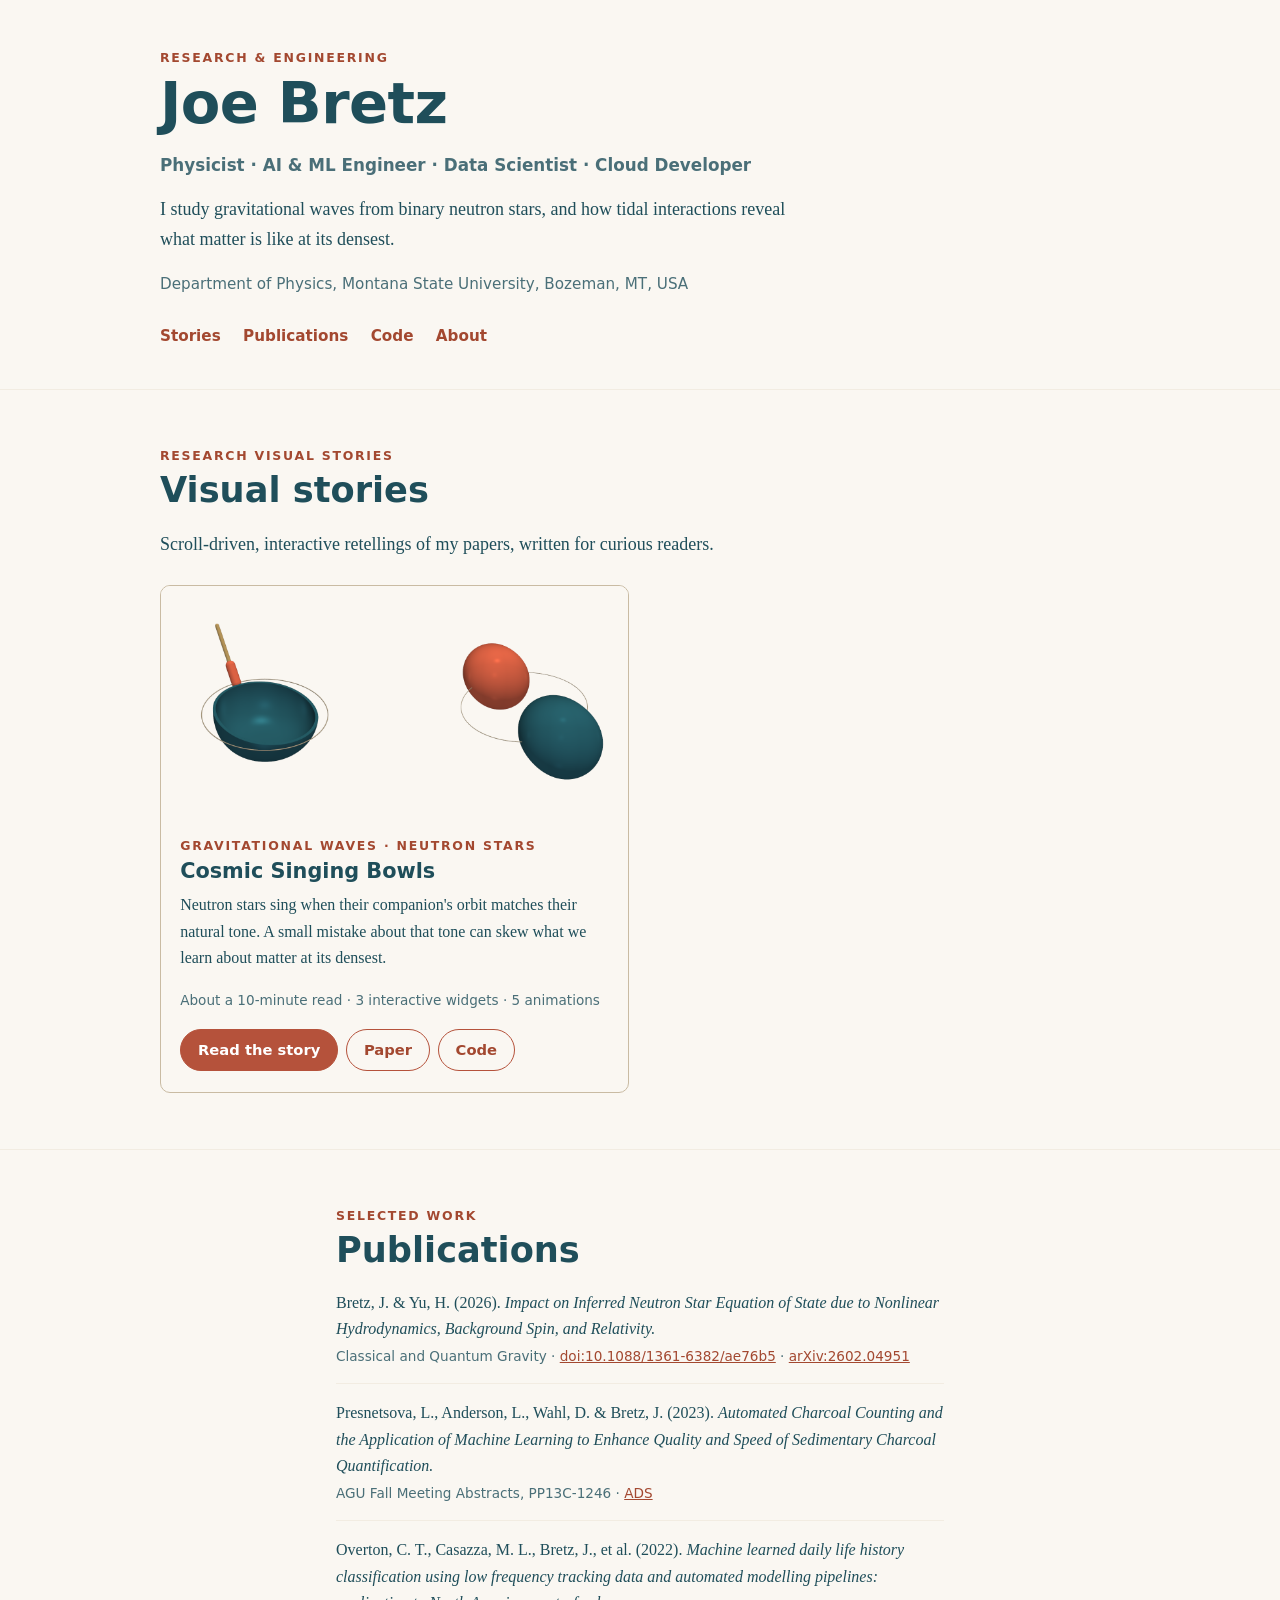
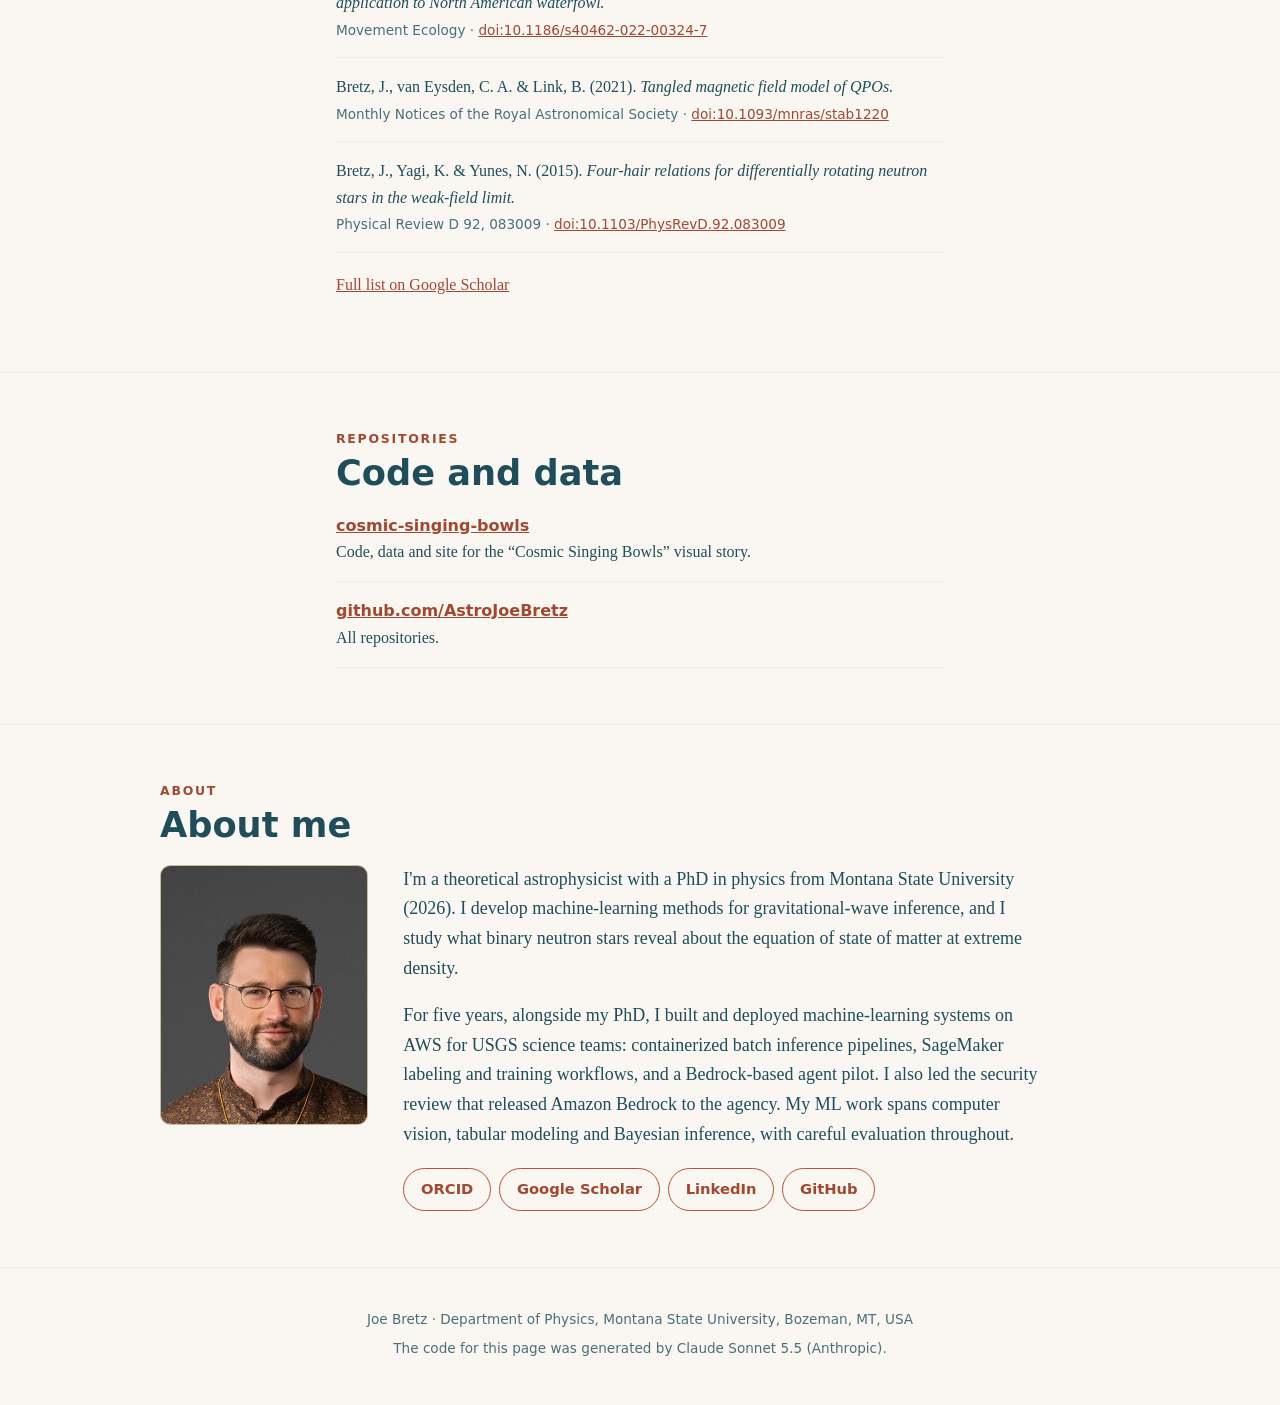
==== index.html @ c0f70854 "Add landing page" ====
<!doctype html>
<html lang="en">
<head>
  <meta charset="utf-8">
  <meta name="viewport" content="width=device-width, initial-scale=1">
  <title>Joe Bretz | Physicist | AI &amp; ML Engineer | Data Scientist | Cloud Developer</title>
  <meta name="description" content="Joe Bretz: physicist and AI/ML engineer. Research on gravitational waves and neutron stars, interactive visual stories, publications and code.">
  <link rel="canonical" href="https://astrojoebretz.github.io/">

  <meta property="og:type" content="website">
  <meta property="og:title" content="Joe Bretz | Physicist | AI &amp; ML Engineer | Data Scientist | Cloud Developer">
  <meta property="og:description" content="Research on gravitational waves and neutron stars, interactive visual stories, publications and code.">
  <meta property="og:image" content="https://astrojoebretz.github.io/assets/og-image.png">
  <meta property="og:image:width" content="1200">
  <meta property="og:image:height" content="630">
  <meta property="og:image:alt" content="A singing bowl with a mallet beside two orbiting neutron stars">
  <meta property="og:url" content="https://astrojoebretz.github.io/">

  <link rel="icon" href="data:image/svg+xml,%3Csvg xmlns='http://www.w3.org/2000/svg' viewBox='0 0 32 32'%3E%3Cpath d='M3 12h26c0 9-6 15-13 15S3 21 3 12z' fill='%231F4E5A'/%3E%3Ccircle cx='24' cy='8' r='3.5' fill='%23B5523B'/%3E%3C/svg%3E">
  <link rel="stylesheet" href="css/style.css">
</head>
<body>
  <a class="skip" href="#main">Skip to main content</a>

  <header class="hero">
    <div class="wide">
      <div class="kicker">Research &amp; engineering</div>
      <h1>Joe Bretz</h1>
      <p class="role">Physicist &middot; AI &amp; ML Engineer &middot; Data Scientist &middot; Cloud Developer</p>
      <p class="lede">I study gravitational waves from binary neutron stars, and how tidal interactions reveal what matter is like at its densest.</p>
      <p class="affil">Department of Physics, Montana State University, Bozeman, MT, USA</p>
      <nav aria-label="Page sections">
        <ul>
          <li><a href="#stories">Stories</a></li>
          <li><a href="#publications">Publications</a></li>
          <li><a href="#code">Code</a></li>
          <li><a href="#about">About</a></li>
        </ul>
      </nav>
    </div>
  </header>

  <main id="main">
    <section id="stories" aria-labelledby="stories-h">
      <div class="wide">
        <div class="kicker">Research visual stories</div>
        <h2 id="stories-h">Visual stories</h2>
        <p class="intro">Scroll-driven, interactive retellings of my papers, written for curious readers.</p>
        <div class="stories">
          <!-- Story card: copy this whole <article> to add a story (see README.md) -->
          <article class="card story">
            <a class="thumb" href="/cosmic-singing-bowls/">
              <img src="assets/thumbnails/cosmic-singing-bowls.png" width="1600" height="720"
                   alt="A suede-wrapped mallet circling a singing bowl beside two orbiting neutron stars" loading="lazy">
            </a>
            <div class="body">
              <div class="kicker">Gravitational waves &middot; Neutron stars</div>
              <h3><a href="/cosmic-singing-bowls/">Cosmic Singing Bowls</a></h3>
              <p>Neutron stars sing when their companion's orbit matches their natural tone. A small mistake about that tone can skew what we learn about matter at its densest.</p>
              <p class="meta">About a 10-minute read &middot; 3 interactive widgets &middot; 5 animations</p>
              <div class="actions">
                <a class="btn" href="/cosmic-singing-bowls/">Read the story</a>
                <a class="btn ghost" href="https://arxiv.org/abs/2602.04951" rel="noopener">Paper</a>
                <a class="btn ghost" href="https://github.com/AstroJoeBretz/cosmic-singing-bowls" rel="noopener">Code</a>
              </div>
            </div>
          </article>
        </div>
      </div>
    </section>

    <section id="publications" aria-labelledby="pubs-h">
      <div class="inner">
        <div class="kicker">Selected work</div>
        <h2 id="pubs-h">Publications</h2>
        <ul class="pubs">
          <li>
            Bretz, J. &amp; Yu, H. (2026).
            <span class="title">Impact on Inferred Neutron Star Equation of State due to Nonlinear Hydrodynamics, Background Spin, and Relativity.</span>
            <span class="where meta">Classical and Quantum Gravity &middot; <a href="https://doi.org/10.1088/1361-6382/ae76b5" rel="noopener">doi:10.1088/1361-6382/ae76b5</a> &middot; <a href="https://arxiv.org/abs/2602.04951" rel="noopener">arXiv:2602.04951</a></span>
          </li>
          <li>
            Presnetsova, L., Anderson, L., Wahl, D. &amp; Bretz, J. (2023).
            <span class="title">Automated Charcoal Counting and the Application of Machine Learning to Enhance Quality and Speed of Sedimentary Charcoal Quantification.</span>
            <span class="where meta">AGU Fall Meeting Abstracts, PP13C-1246 &middot; <a href="https://ui.adsabs.harvard.edu/abs/2023AGUFMPP13C1246P" rel="noopener">ADS</a></span>
          </li>
          <li>
            Overton, C. T., Casazza, M. L., Bretz, J., et al. (2022).
            <span class="title">Machine learned daily life history classification using low frequency tracking data and automated modelling pipelines: application to North American waterfowl.</span>
            <span class="where meta">Movement Ecology &middot; <a href="https://doi.org/10.1186/s40462-022-00324-7" rel="noopener">doi:10.1186/s40462-022-00324-7</a></span>
          </li>
          <li>
            Bretz, J., van Eysden, C. A. &amp; Link, B. (2021).
            <span class="title">Tangled magnetic field model of QPOs.</span>
            <span class="where meta">Monthly Notices of the Royal Astronomical Society &middot; <a href="https://doi.org/10.1093/mnras/stab1220" rel="noopener">doi:10.1093/mnras/stab1220</a></span>
          </li>
          <li>
            Bretz, J., Yagi, K. &amp; Yunes, N. (2015).
            <span class="title">Four-hair relations for differentially rotating neutron stars in the weak-field limit.</span>
            <span class="where meta">Physical Review D 92, 083009 &middot; <a href="https://doi.org/10.1103/PhysRevD.92.083009" rel="noopener">doi:10.1103/PhysRevD.92.083009</a></span>
          </li>
        </ul>
        <p class="more"><a href="https://scholar.google.com/citations?view_op=list_works&amp;hl=en&amp;user=k36jlxEAAAAJ" rel="noopener">Full list on Google Scholar</a></p>
      </div>
    </section>

    <section id="code" aria-labelledby="code-h">
      <div class="inner">
        <div class="kicker">Repositories</div>
        <h2 id="code-h">Code and data</h2>
        <ul class="repos">
          <li><a href="https://github.com/AstroJoeBretz/cosmic-singing-bowls" rel="noopener">cosmic-singing-bowls</a><br>Code, data and site for the &ldquo;Cosmic Singing Bowls&rdquo; visual story.</li>
          <li><a href="https://github.com/AstroJoeBretz" rel="noopener">github.com/AstroJoeBretz</a><br>All repositories.</li>
        </ul>
      </div>
    </section>

    <section id="about" aria-labelledby="about-h">
      <div class="wide">
        <div class="kicker">About</div>
        <h2 id="about-h">About me</h2>
        <div class="about">
          <div class="photo">
            <img src="assets/profile.jpg" width="400" height="651" alt="Portrait of Joe Bretz" loading="lazy">
          </div>
          <div>
            <p class="bio">I'm a theoretical astrophysicist with a PhD in physics from Montana State University (2026). I develop machine-learning methods for gravitational-wave inference, and I study what binary neutron stars reveal about the equation of state of matter at extreme density.</p>
            <p class="bio">For five years, alongside my PhD, I built and deployed machine-learning systems on AWS for USGS science teams: containerized batch inference pipelines, SageMaker labeling and training workflows, and a Bedrock-based agent pilot. I also led the security review that released Amazon Bedrock to the agency. My ML work spans computer vision, tabular modeling and Bayesian inference, with careful evaluation throughout.</p>
            <ul class="links" aria-label="Profiles">
              <li><a class="btn ghost" href="https://orcid.org/0000-0001-5054-0070" rel="noopener">ORCID</a></li>
              <li><a class="btn ghost" href="https://scholar.google.com/citations?view_op=list_works&amp;hl=en&amp;user=k36jlxEAAAAJ" rel="noopener">Google Scholar</a></li>
              <li><a class="btn ghost" href="https://www.linkedin.com/in/joe-bretz/" rel="noopener">LinkedIn</a></li>
              <li><a class="btn ghost" href="https://github.com/AstroJoeBretz" rel="noopener">GitHub</a></li>
            </ul>
          </div>
        </div>
      </div>
    </section>
  </main>

  <footer>
    <p>Joe Bretz &middot; Department of Physics, Montana State University, Bozeman, MT, USA</p>
    <p>The code for this page was generated by Claude Sonnet 5.5 (Anthropic).</p>
  </footer>
</body>
</html>
---- css/style.css ----
/* Landing page stylesheet. Same tokens as the "Cosmic Singing Bowls" story.
   Light theme only. All text >= 4.5:1 on --bg. */

:root {
  --bg: #FAF7F2;
  --panel: #F2ECE2;
  --ink: #1F4E5A;
  --ink-soft: #4A6F78;
  --clay: #B5523B;
  --clay-text: #A34830;     /* small clay-colored text and links */
  --sand: #C9BBA3;
  --gold: #C18A2C;          /* decorative only, never text */
  --gold-text: #8A5F10;
  --measure: 40rem;
  --wide: 62rem;
  --gutter: 1rem;
}

* { box-sizing: border-box; }
html { scroll-behavior: smooth; }
@media (prefers-reduced-motion: reduce) { html { scroll-behavior: auto; } }

body {
  margin: 0;
  background: var(--bg);
  color: var(--ink);
  font-family: Georgia, "Iowan Old Style", "Times New Roman", serif;
  font-size: 1.125rem;
  line-height: 1.65;
}

h1, h2, h3, .kicker, .btn, nav, footer, .meta, .role {
  font-family: "Segoe UI", system-ui, -apple-system, Helvetica, Arial, sans-serif;
}

a { color: var(--clay-text); }
img { display: block; max-width: 100%; height: auto; }
p { margin: 0 0 1.1rem; }

/* layout helpers */
.inner { max-width: var(--measure); margin: 0 auto; padding: 0 var(--gutter); }
.wide { max-width: var(--wide); margin: 0 auto; padding: 0 var(--gutter); }
section { padding: 3.5rem 0; border-top: 1px solid var(--panel); }
h1 { font-size: clamp(2.2rem, 6vw, 3.6rem); line-height: 1.08; letter-spacing: -.01em; margin: .3rem 0 1rem; }
h2 { font-size: clamp(1.6rem, 4vw, 2.2rem); line-height: 1.15; margin: .2rem 0 1.2rem; }

.kicker { color: var(--clay-text); font-size: .78rem; letter-spacing: .14em; text-transform: uppercase; font-weight: 600; }
.meta { font-size: .85rem; color: var(--ink-soft); }

/* hero */
.hero { padding: 3rem 0 2.5rem; border-top: 0; }
.hero .role { font-size: 1.05rem; font-weight: 600; color: var(--ink-soft); margin: 0 0 1rem; }
.hero .lede { max-width: var(--measure); }
.hero .affil { font-family: "Segoe UI", system-ui, -apple-system, Helvetica, Arial, sans-serif; font-size: .95rem; color: var(--ink-soft); margin: 0; }

/* nav */
nav ul { list-style: none; display: flex; flex-wrap: wrap; gap: .4rem 1.4rem; padding: 0; margin: 1.4rem 0 0; }
nav a { text-decoration: none; font-weight: 600; font-size: .95rem; }
nav a:hover { text-decoration: underline; }

/* buttons */
.btn {
  display: inline-block; background: var(--clay); color: #fff; padding: .5rem 1.05rem;
  border-radius: 99px; text-decoration: none; font-weight: 600; font-size: .92rem;
  border: 1.5px solid var(--clay);
}
.btn.ghost { background: transparent; color: var(--clay-text); }
.btn:hover { filter: brightness(.95); }
.actions { display: flex; flex-wrap: wrap; gap: .5rem; margin-top: .9rem; }

/* story cards */
.stories { display: grid; grid-template-columns: repeat(auto-fill, minmax(20rem, 1fr)); gap: 1.4rem; }
.card { background: var(--bg); border: 1px solid var(--sand); border-radius: 10px; overflow: hidden; display: flex; flex-direction: column; }
.card .thumb img { width: 100%; aspect-ratio: 2 / 1; object-fit: cover; background: var(--panel); }
.card .body { padding: 1rem 1.2rem 1.3rem; font-size: 1rem; }
.card h3 { margin: .2rem 0 .5rem; font-size: 1.3rem; line-height: 1.2; }
.card h3 a { color: var(--ink); text-decoration: none; }
.card h3 a:hover { text-decoration: underline; }

.intro, .bio { max-width: var(--measure); }
.intro { margin-bottom: 1.6rem; }

/* lists: publications and code */
.pubs, .repos { list-style: none; padding: 0; margin: 0; max-width: var(--measure); }
.pubs li, .repos li { padding: 1rem 0; border-bottom: 1px solid var(--panel); font-size: 1rem; }
.pubs li:first-child, .repos li:first-child { padding-top: 0; }
.pubs .title { font-style: italic; }
.pubs .where { display: block; margin-top: .15rem; }
.repos a { font-family: "Segoe UI", system-ui, -apple-system, Helvetica, Arial, sans-serif; font-weight: 600; }
.more { margin-top: 1.2rem; font-size: 1rem; }

/* about */
.about { display: grid; grid-template-columns: 1fr; gap: 1.6rem; align-items: start; }
.about .photo { width: 11rem; }
.about .photo img {
  width: 100%; aspect-ratio: 4 / 5; object-fit: cover; object-position: top;
  border: 1px solid var(--sand); border-radius: 10px; background: var(--panel);
}
.links { list-style: none; display: flex; flex-wrap: wrap; gap: .5rem; padding: 0; margin: 1.2rem 0 0; }

/* accessibility */
.skip { position: absolute; left: -999px; top: 0; background: var(--ink); color: #fff; padding: .6rem 1rem; z-index: 20; font-family: "Segoe UI", system-ui, sans-serif; }
.skip:focus { left: 0; }
:focus-visible { outline: 3px solid var(--clay); outline-offset: 2px; }

footer { padding: 2.5rem var(--gutter); text-align: center; font-size: .85rem; color: var(--ink-soft); border-top: 1px solid var(--panel); }
footer p { margin: 0 0 .4rem; }

/* 404 */
.notfound { padding: 5rem 0; border-top: 0; }

@media (min-width: 701px) {
  .about { grid-template-columns: 13rem 1fr; gap: 2.2rem; }
  .about .photo { width: auto; }
}

@media (max-width: 700px) {
  body { font-size: 1.05rem; }
  section { padding: 2.5rem 0; }
  .hero { padding: 2rem 0 1.75rem; }
  .stories { grid-template-columns: 1fr; }
}
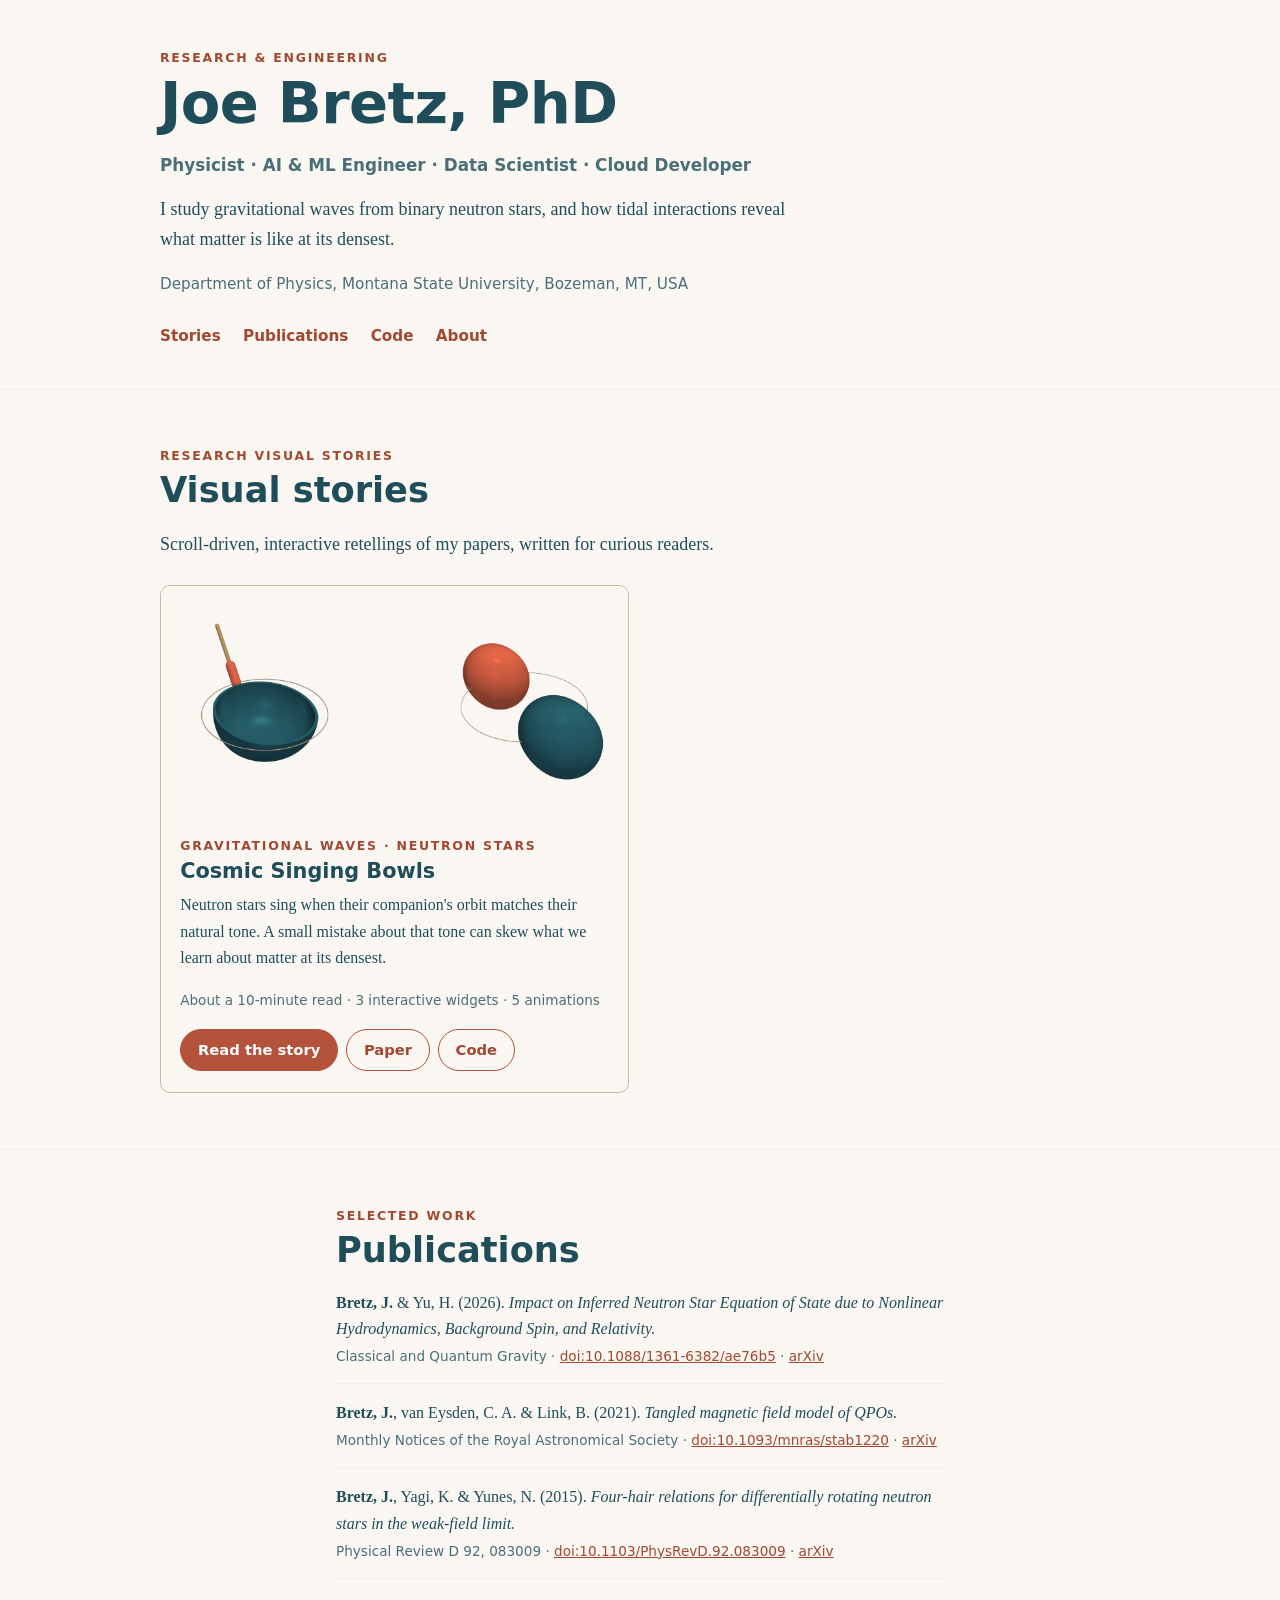
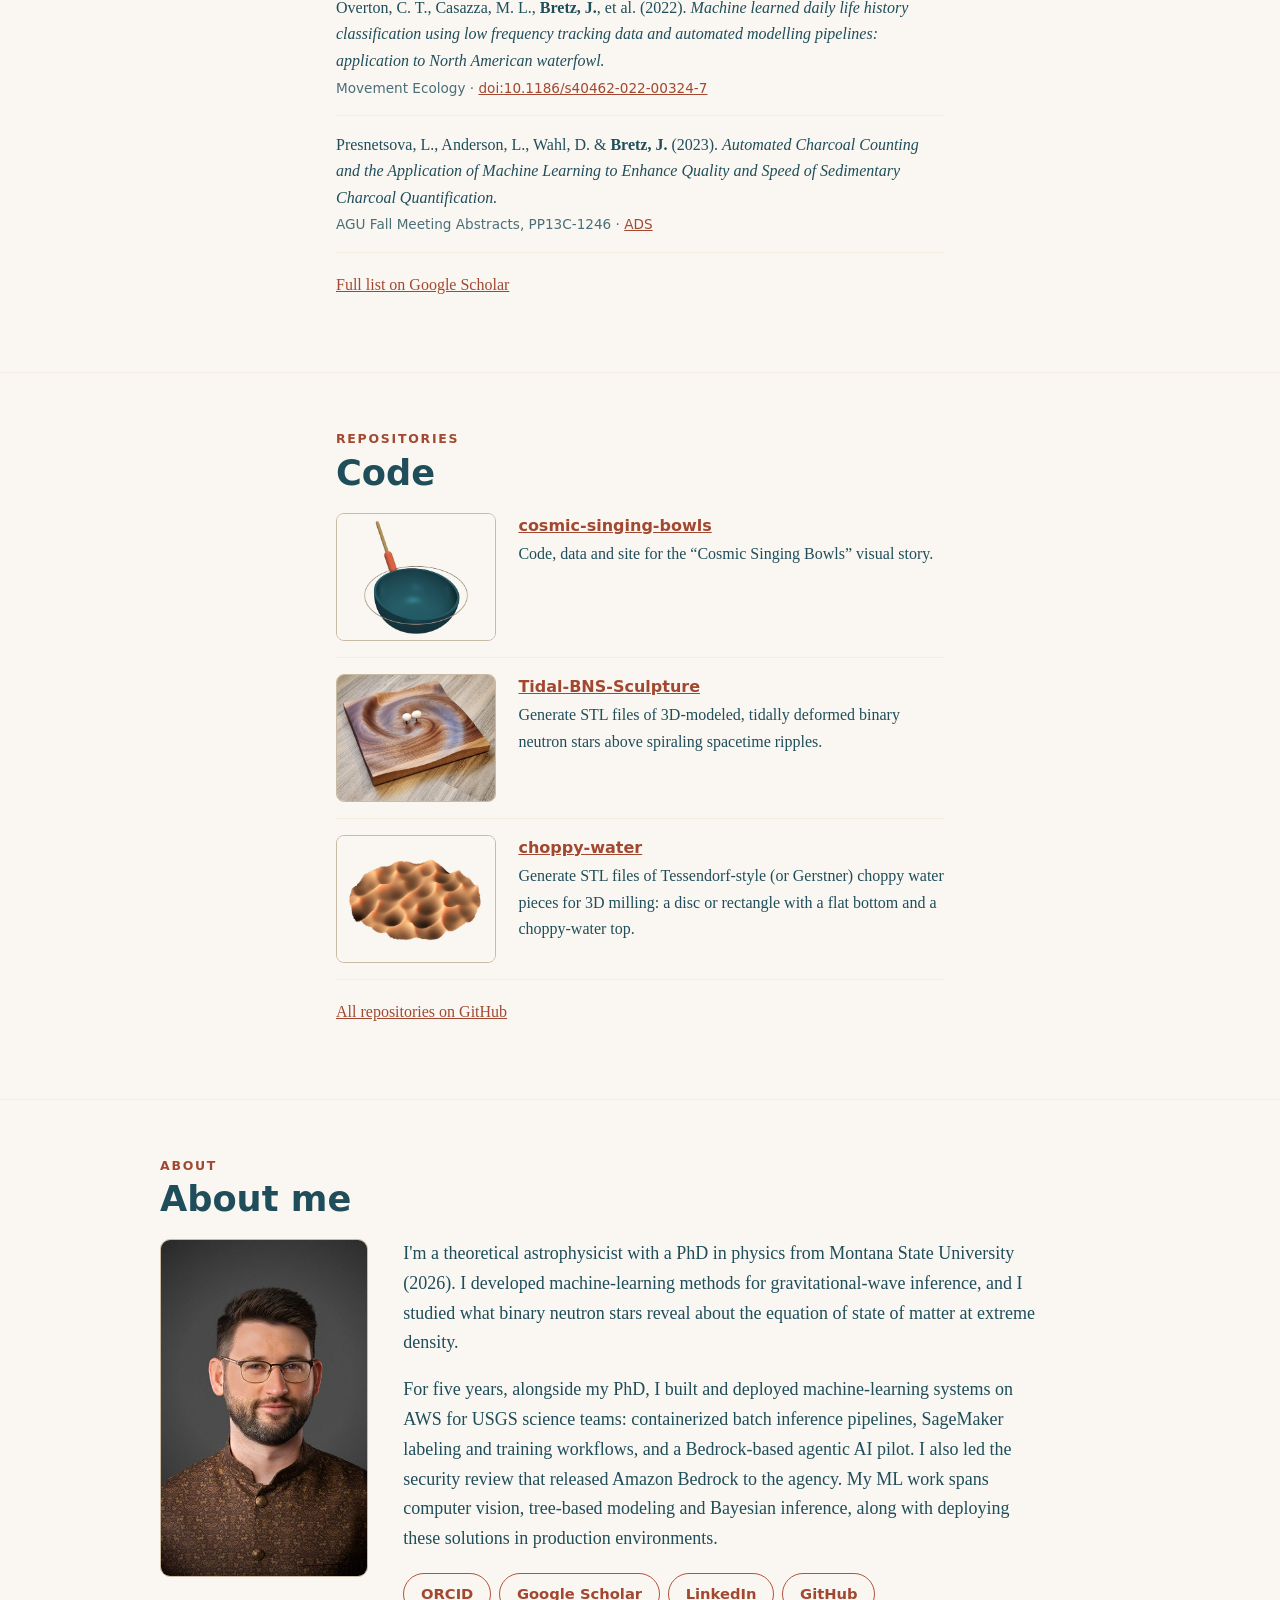
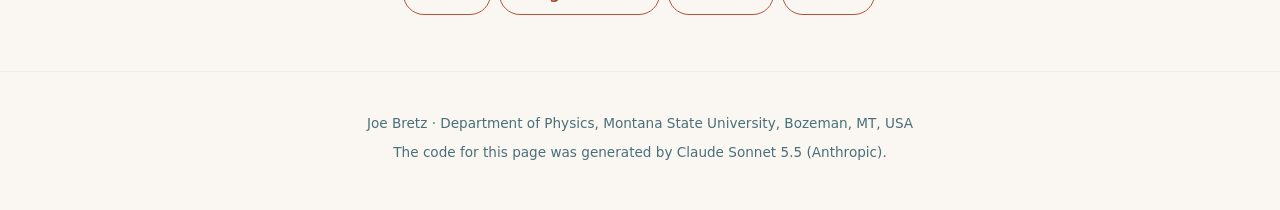
==== commit 7245e75c: "Rename section to Code, add repo thumbnails, add PhD to title, reorder publications, edit profile.pn" ====
--- a/index.html
+++ b/index.html
@@ -25,7 +25,7 @@
   <header class="hero">
     <div class="wide">
       <div class="kicker">Research &amp; engineering</div>
-      <h1>Joe Bretz</h1>
+      <h1>Joe Bretz, PhD</h1>
       <p class="role">Physicist &middot; AI &amp; ML Engineer &middot; Data Scientist &middot; Cloud Developer</p>
       <p class="lede">I study gravitational waves from binary neutron stars, and how tidal interactions reveal what matter is like at its densest.</p>
       <p class="affil">Department of Physics, Montana State University, Bozeman, MT, USA</p>
@@ -75,29 +75,29 @@
         <h2 id="pubs-h">Publications</h2>
         <ul class="pubs">
           <li>
-            Bretz, J. &amp; Yu, H. (2026).
+            <b>Bretz, J.</b> &amp; Yu, H. (2026).
             <span class="title">Impact on Inferred Neutron Star Equation of State due to Nonlinear Hydrodynamics, Background Spin, and Relativity.</span>
-            <span class="where meta">Classical and Quantum Gravity &middot; <a href="https://doi.org/10.1088/1361-6382/ae76b5" rel="noopener">doi:10.1088/1361-6382/ae76b5</a> &middot; <a href="https://arxiv.org/abs/2602.04951" rel="noopener">arXiv:2602.04951</a></span>
+            <span class="where meta">Classical and Quantum Gravity &middot; <a href="https://doi.org/10.1088/1361-6382/ae76b5" rel="noopener">doi:10.1088/1361-6382/ae76b5</a> &middot; <a href="https://arxiv.org/abs/2602.04951" rel="noopener">arXiv</a></span>
           </li>
           <li>
-            Presnetsova, L., Anderson, L., Wahl, D. &amp; Bretz, J. (2023).
-            <span class="title">Automated Charcoal Counting and the Application of Machine Learning to Enhance Quality and Speed of Sedimentary Charcoal Quantification.</span>
-            <span class="where meta">AGU Fall Meeting Abstracts, PP13C-1246 &middot; <a href="https://ui.adsabs.harvard.edu/abs/2023AGUFMPP13C1246P" rel="noopener">ADS</a></span>
+            <b>Bretz, J.</b>, van Eysden, C. A. &amp; Link, B. (2021).
+            <span class="title">Tangled magnetic field model of QPOs.</span>
+            <span class="where meta">Monthly Notices of the Royal Astronomical Society &middot; <a href="https://doi.org/10.1093/mnras/stab1220" rel="noopener">doi:10.1093/mnras/stab1220</a> &middot; <a href="https://arxiv.org/abs/2206.09544" rel="noopener">arXiv</a></span>
           </li>
           <li>
-            Overton, C. T., Casazza, M. L., Bretz, J., et al. (2022).
+            <b>Bretz, J.</b>, Yagi, K. &amp; Yunes, N. (2015).
+            <span class="title">Four-hair relations for differentially rotating neutron stars in the weak-field limit.</span>
+            <span class="where meta">Physical Review D 92, 083009 &middot; <a href="https://doi.org/10.1103/PhysRevD.92.083009" rel="noopener">doi:10.1103/PhysRevD.92.083009</a> &middot; <a href="https://arxiv.org/abs/1507.02278" rel="noopener">arXiv</a></span>
+          </li>
+          <li>
+            Overton, C. T., Casazza, M. L., <b>Bretz, J.</b>, et al. (2022).
             <span class="title">Machine learned daily life history classification using low frequency tracking data and automated modelling pipelines: application to North American waterfowl.</span>
             <span class="where meta">Movement Ecology &middot; <a href="https://doi.org/10.1186/s40462-022-00324-7" rel="noopener">doi:10.1186/s40462-022-00324-7</a></span>
           </li>
           <li>
-            Bretz, J., van Eysden, C. A. &amp; Link, B. (2021).
-            <span class="title">Tangled magnetic field model of QPOs.</span>
-            <span class="where meta">Monthly Notices of the Royal Astronomical Society &middot; <a href="https://doi.org/10.1093/mnras/stab1220" rel="noopener">doi:10.1093/mnras/stab1220</a></span>
-          </li>
-          <li>
-            Bretz, J., Yagi, K. &amp; Yunes, N. (2015).
-            <span class="title">Four-hair relations for differentially rotating neutron stars in the weak-field limit.</span>
-            <span class="where meta">Physical Review D 92, 083009 &middot; <a href="https://doi.org/10.1103/PhysRevD.92.083009" rel="noopener">doi:10.1103/PhysRevD.92.083009</a></span>
+            Presnetsova, L., Anderson, L., Wahl, D. &amp; <b>Bretz, J.</b> (2023).
+            <span class="title">Automated Charcoal Counting and the Application of Machine Learning to Enhance Quality and Speed of Sedimentary Charcoal Quantification.</span>
+            <span class="where meta">AGU Fall Meeting Abstracts, PP13C-1246 &middot; <a href="https://ui.adsabs.harvard.edu/abs/2023AGUFMPP13C1246P" rel="noopener">ADS</a></span>
           </li>
         </ul>
         <p class="more"><a href="https://scholar.google.com/citations?view_op=list_works&amp;hl=en&amp;user=k36jlxEAAAAJ" rel="noopener">Full list on Google Scholar</a></p>
@@ -107,11 +107,38 @@
     <section id="code" aria-labelledby="code-h">
       <div class="inner">
         <div class="kicker">Repositories</div>
-        <h2 id="code-h">Code and data</h2>
+        <h2 id="code-h">Code</h2>
         <ul class="repos">
-          <li><a href="https://github.com/AstroJoeBretz/cosmic-singing-bowls" rel="noopener">cosmic-singing-bowls</a><br>Code, data and site for the &ldquo;Cosmic Singing Bowls&rdquo; visual story.</li>
-          <li><a href="https://github.com/AstroJoeBretz" rel="noopener">github.com/AstroJoeBretz</a><br>All repositories.</li>
+          <!-- Repo row: copy this whole <li> to add a repo (480x384 image in assets/repos/) -->
+          <li>
+            <a class="repo-thumb" href="https://github.com/AstroJoeBretz/cosmic-singing-bowls" rel="noopener" tabindex="-1" aria-hidden="true">
+              <img src="assets/repos/cosmic-singing-bowls.jpg" width="480" height="384" alt="A singing bowl and mallet from the Cosmic Singing Bowls story" loading="lazy">
+            </a>
+            <div class="repo-text">
+              <a href="https://github.com/AstroJoeBretz/cosmic-singing-bowls" rel="noopener">cosmic-singing-bowls</a>
+              <p>Code, data and site for the &ldquo;Cosmic Singing Bowls&rdquo; visual story.</p>
+            </div>
+          </li>
+          <li>
+            <a class="repo-thumb" href="https://github.com/AstroJoeBretz/Tidal-BNS-Sculpture" rel="noopener" tabindex="-1" aria-hidden="true">
+              <img src="assets/repos/tidal-bns-sculpture.jpg" width="480" height="384" alt="A walnut sculpture with a spiral of spacetime ripples around two white neutron stars" loading="lazy">
+            </a>
+            <div class="repo-text">
+              <a href="https://github.com/AstroJoeBretz/Tidal-BNS-Sculpture" rel="noopener">Tidal-BNS-Sculpture</a>
+              <p>Generate STL files of 3D-modeled, tidally deformed binary neutron stars above spiraling spacetime ripples.</p>
+            </div>
+          </li>
+          <li>
+            <a class="repo-thumb" href="https://github.com/AstroJoeBretz/choppy-water" rel="noopener" tabindex="-1" aria-hidden="true">
+              <img src="assets/repos/choppy-water.jpg" width="480" height="384" alt="A 3D render of a disc with a choppy-water surface" loading="lazy">
+            </a>
+            <div class="repo-text">
+              <a href="https://github.com/AstroJoeBretz/choppy-water" rel="noopener">choppy-water</a>
+              <p>Generate STL files of Tessendorf-style (or Gerstner) choppy water pieces for 3D milling: a disc or rectangle with a flat bottom and a choppy-water top.</p>
+            </div>
+          </li>
         </ul>
+        <p class="more"><a href="https://github.com/AstroJoeBretz" rel="noopener">All repositories on GitHub</a></p>
       </div>
     </section>
 
@@ -121,11 +148,11 @@
         <h2 id="about-h">About me</h2>
         <div class="about">
           <div class="photo">
-            <img src="assets/profile.jpg" width="400" height="651" alt="Portrait of Joe Bretz" loading="lazy">
+            <img src="assets/profile.jpg" width="400" height="650" alt="Portrait of Joe Bretz" loading="lazy">
           </div>
           <div>
-            <p class="bio">I'm a theoretical astrophysicist with a PhD in physics from Montana State University (2026). I develop machine-learning methods for gravitational-wave inference, and I study what binary neutron stars reveal about the equation of state of matter at extreme density.</p>
-            <p class="bio">For five years, alongside my PhD, I built and deployed machine-learning systems on AWS for USGS science teams: containerized batch inference pipelines, SageMaker labeling and training workflows, and a Bedrock-based agent pilot. I also led the security review that released Amazon Bedrock to the agency. My ML work spans computer vision, tabular modeling and Bayesian inference, with careful evaluation throughout.</p>
+            <p class="bio">I'm a theoretical astrophysicist with a PhD in physics from Montana State University (2026). I developed machine-learning methods for gravitational-wave inference, and I studied what binary neutron stars reveal about the equation of state of matter at extreme density.</p>
+            <p class="bio">For five years, alongside my PhD, I built and deployed machine-learning systems on AWS for USGS science teams: containerized batch inference pipelines, SageMaker labeling and training workflows, and a Bedrock-based agentic AI pilot. I also led the security review that released Amazon Bedrock to the agency. My ML work spans computer vision, tree-based modeling and Bayesian inference, along with deploying these solutions in production environments.</p>
             <ul class="links" aria-label="Profiles">
               <li><a class="btn ghost" href="https://orcid.org/0000-0001-5054-0070" rel="noopener">ORCID</a></li>
               <li><a class="btn ghost" href="https://scholar.google.com/citations?view_op=list_works&amp;hl=en&amp;user=k36jlxEAAAAJ" rel="noopener">Google Scholar</a></li>
--- a/css/style.css
+++ b/css/style.css
@@ -87,13 +87,22 @@
 .pubs .title { font-style: italic; }
 .pubs .where { display: block; margin-top: .15rem; }
 .repos a { font-family: "Segoe UI", system-ui, -apple-system, Helvetica, Arial, sans-serif; font-weight: 600; }
+.repos li { display: flex; gap: 1rem; align-items: flex-start; }
+.repos .repo-thumb { flex: 0 0 7rem; }
+.repos .repo-thumb img {
+  width: 100%; aspect-ratio: 5 / 4; object-fit: cover;
+  border: 1px solid var(--sand); border-radius: 8px; background: var(--panel);
+}
+.repos .repo-text { flex: 1; min-width: 0; }
+.repos .repo-text p { margin: .15rem 0 0; }
+@media (min-width: 701px) { .repos .repo-thumb { flex-basis: 10rem; } .repos li { gap: 1.4rem; } }
 .more { margin-top: 1.2rem; font-size: 1rem; }
 
 /* about */
 .about { display: grid; grid-template-columns: 1fr; gap: 1.6rem; align-items: start; }
 .about .photo { width: 11rem; }
 .about .photo img {
-  width: 100%; aspect-ratio: 4 / 5; object-fit: cover; object-position: top;
+  width: 100%; aspect-ratio: 8 / 13; object-fit: cover; object-position: top;
   border: 1px solid var(--sand); border-radius: 10px; background: var(--panel);
 }
 .links { list-style: none; display: flex; flex-wrap: wrap; gap: .5rem; padding: 0; margin: 1.2rem 0 0; }
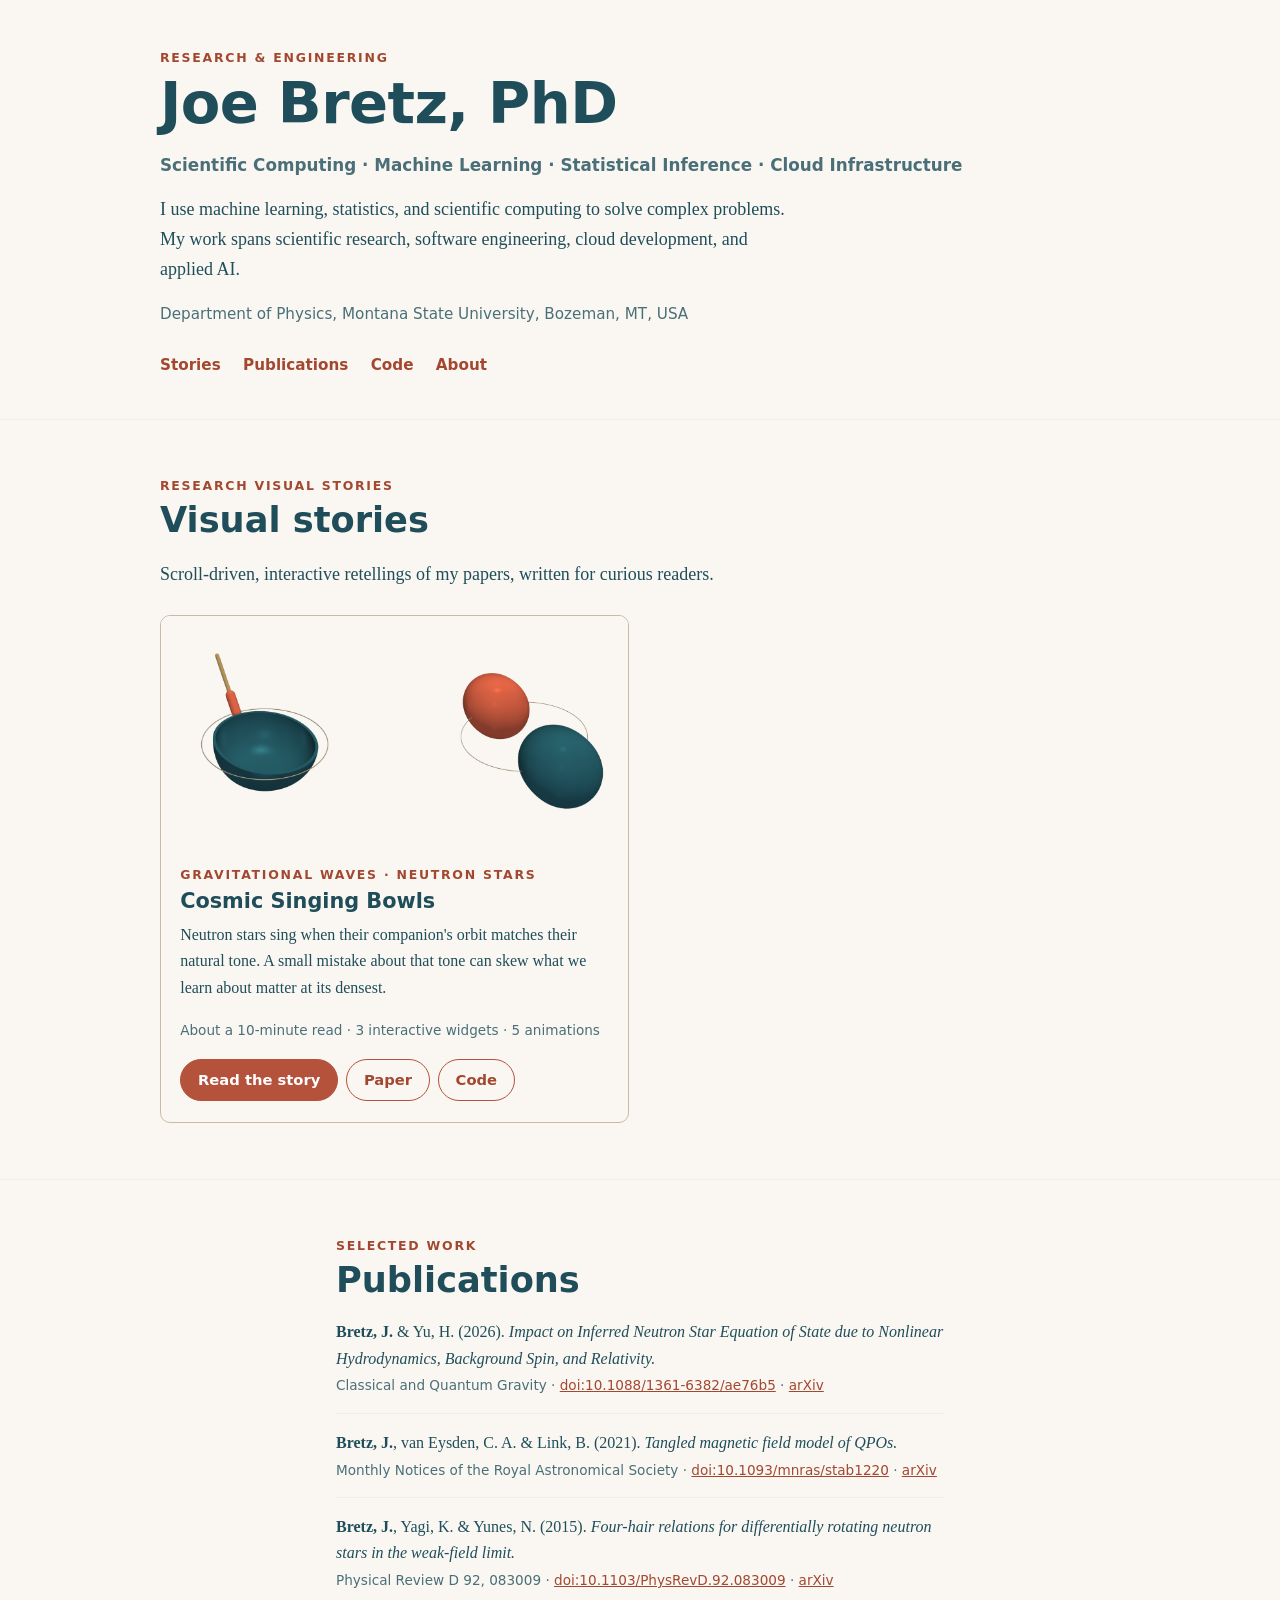
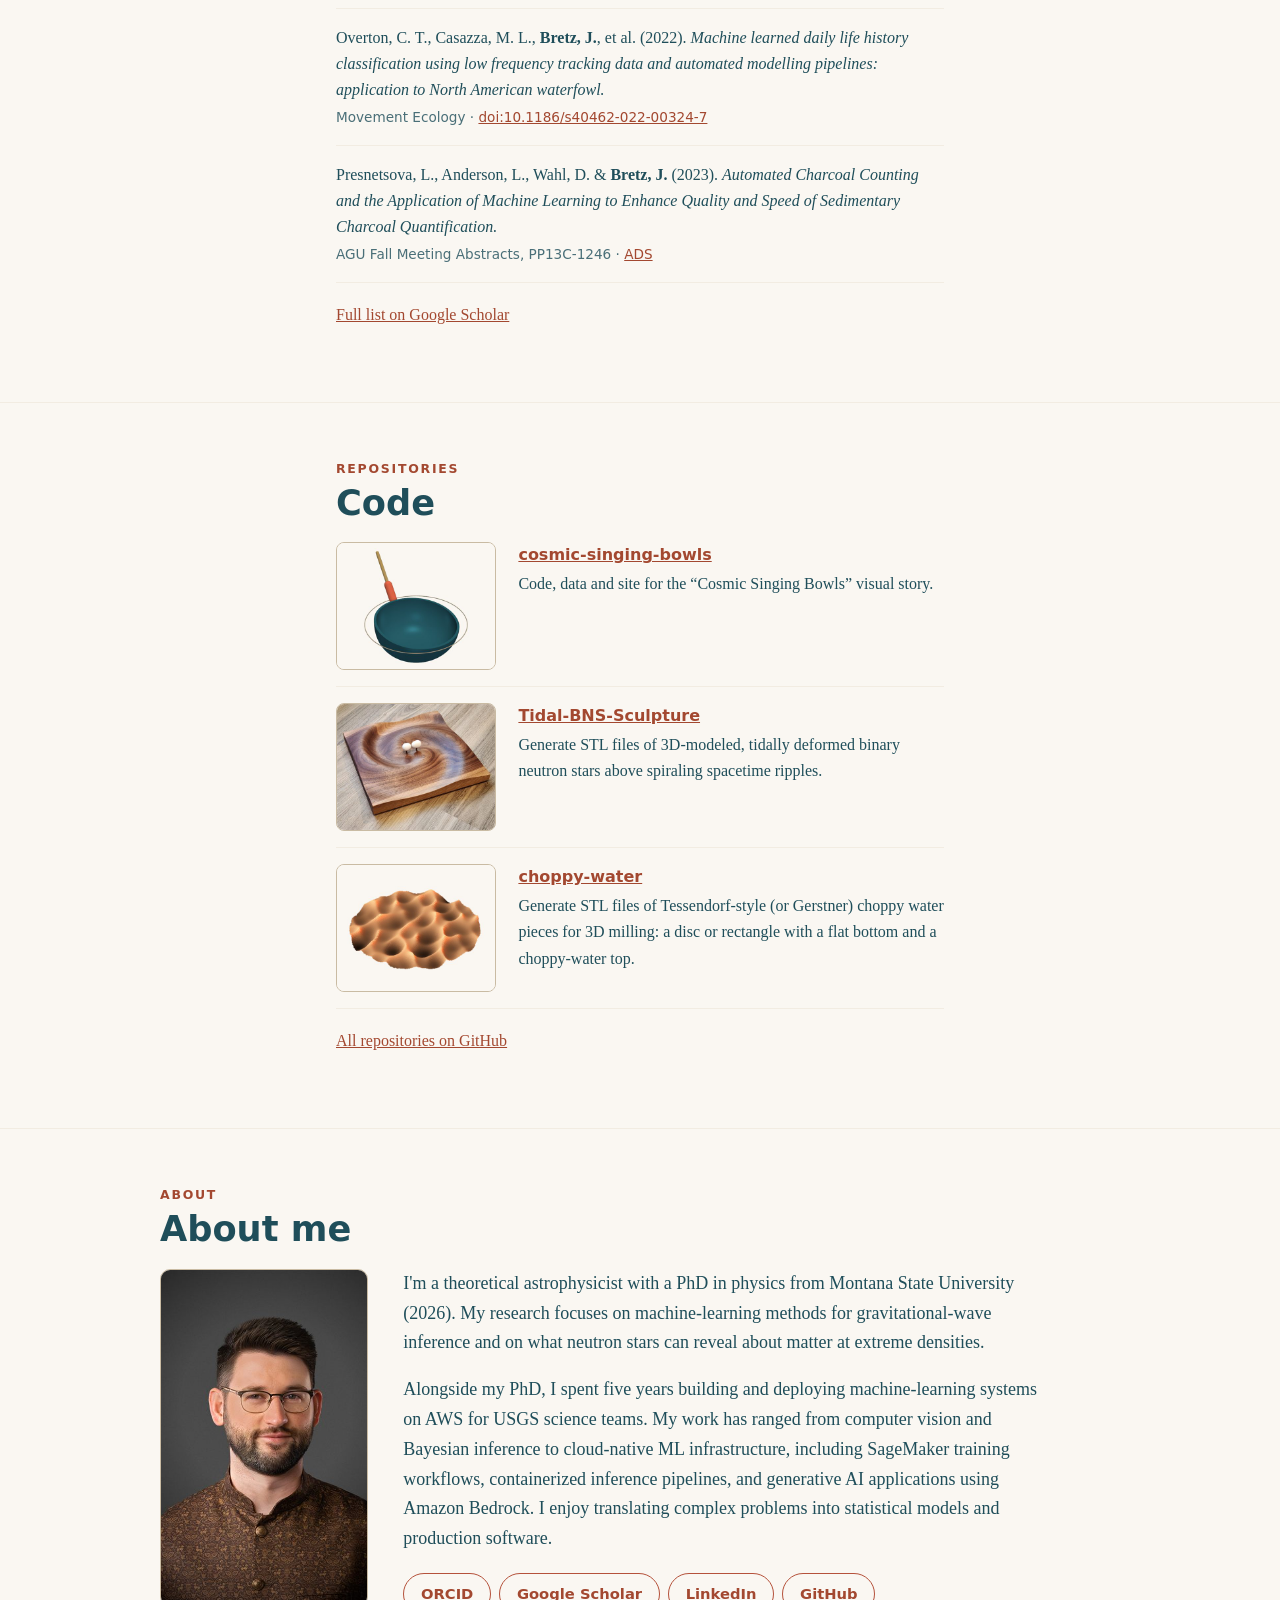
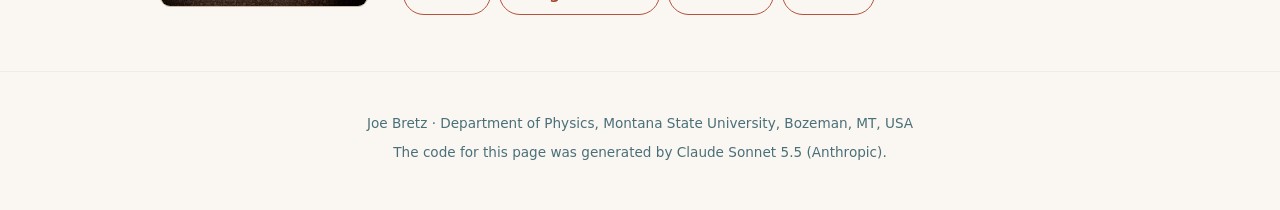
==== commit dc7aef41: "Update index.html with About me and lede content" ====
--- a/index.html
+++ b/index.html
@@ -26,8 +26,8 @@
     <div class="wide">
       <div class="kicker">Research &amp; engineering</div>
       <h1>Joe Bretz, PhD</h1>
-      <p class="role">Physicist &middot; AI &amp; ML Engineer &middot; Data Scientist &middot; Cloud Developer</p>
-      <p class="lede">I study gravitational waves from binary neutron stars, and how tidal interactions reveal what matter is like at its densest.</p>
+      <p class="role">Scientific Computing &middot; Machine Learning &middot; Statistical Inference &middot; Cloud Infrastructure</p>
+      <p class="lede">I use machine learning, statistics, and scientific computing to solve complex problems. My work spans scientific research, software engineering, cloud development, and applied AI.</p>
       <p class="affil">Department of Physics, Montana State University, Bozeman, MT, USA</p>
       <nav aria-label="Page sections">
         <ul>
@@ -151,8 +151,8 @@
             <img src="assets/profile.jpg" width="400" height="650" alt="Portrait of Joe Bretz" loading="lazy">
           </div>
           <div>
-            <p class="bio">I'm a theoretical astrophysicist with a PhD in physics from Montana State University (2026). I developed machine-learning methods for gravitational-wave inference, and I studied what binary neutron stars reveal about the equation of state of matter at extreme density.</p>
-            <p class="bio">For five years, alongside my PhD, I built and deployed machine-learning systems on AWS for USGS science teams: containerized batch inference pipelines, SageMaker labeling and training workflows, and a Bedrock-based agentic AI pilot. I also led the security review that released Amazon Bedrock to the agency. My ML work spans computer vision, tree-based modeling and Bayesian inference, along with deploying these solutions in production environments.</p>
+            <p class="bio">I'm a theoretical astrophysicist with a PhD in physics from Montana State University (2026). My research focuses on machine-learning methods for gravitational-wave inference and on what neutron stars can reveal about matter at extreme densities.</p>
+            <p class="bio">Alongside my PhD, I spent five years building and deploying machine-learning systems on AWS for USGS science teams. My work has ranged from computer vision and Bayesian inference to cloud-native ML infrastructure, including SageMaker training workflows, containerized inference pipelines, and generative AI applications using Amazon Bedrock. I enjoy translating complex problems into statistical models and production software.</p>
             <ul class="links" aria-label="Profiles">
               <li><a class="btn ghost" href="https://orcid.org/0000-0001-5054-0070" rel="noopener">ORCID</a></li>
               <li><a class="btn ghost" href="https://scholar.google.com/citations?view_op=list_works&amp;hl=en&amp;user=k36jlxEAAAAJ" rel="noopener">Google Scholar</a></li>
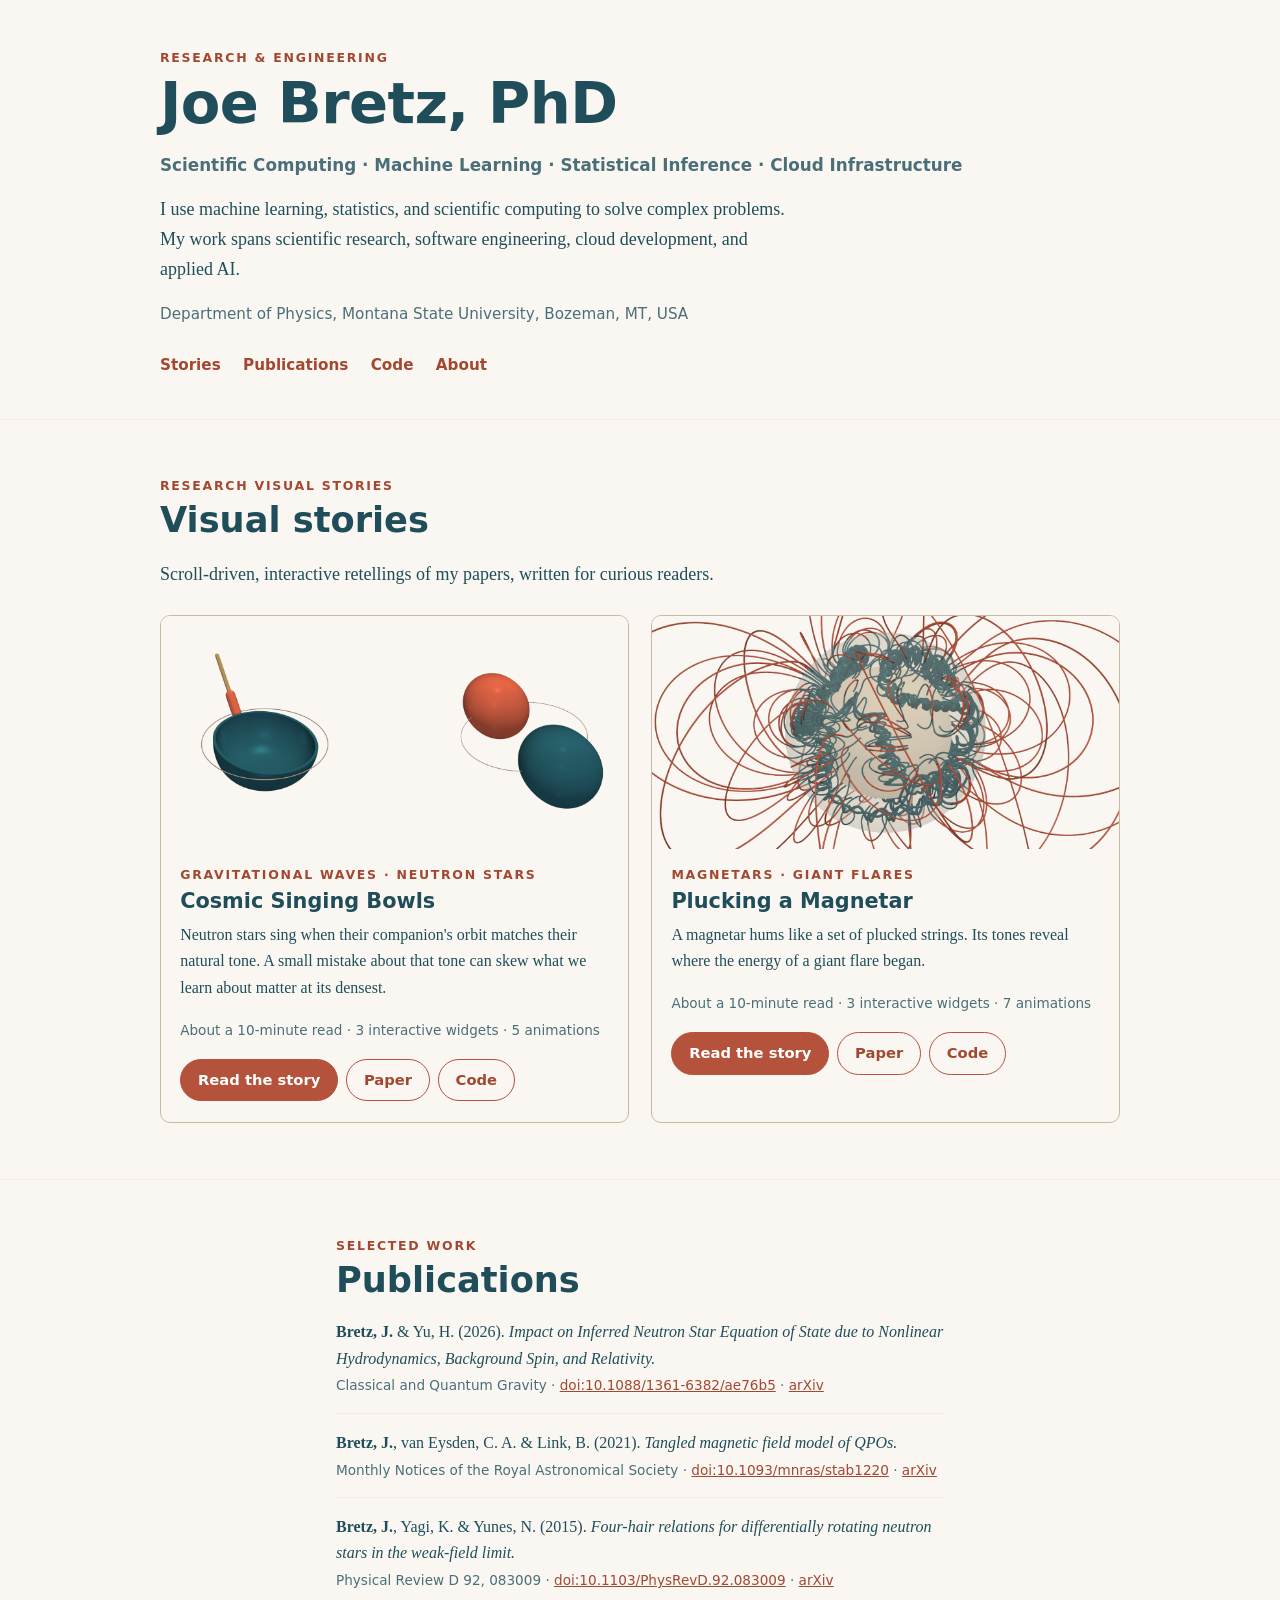
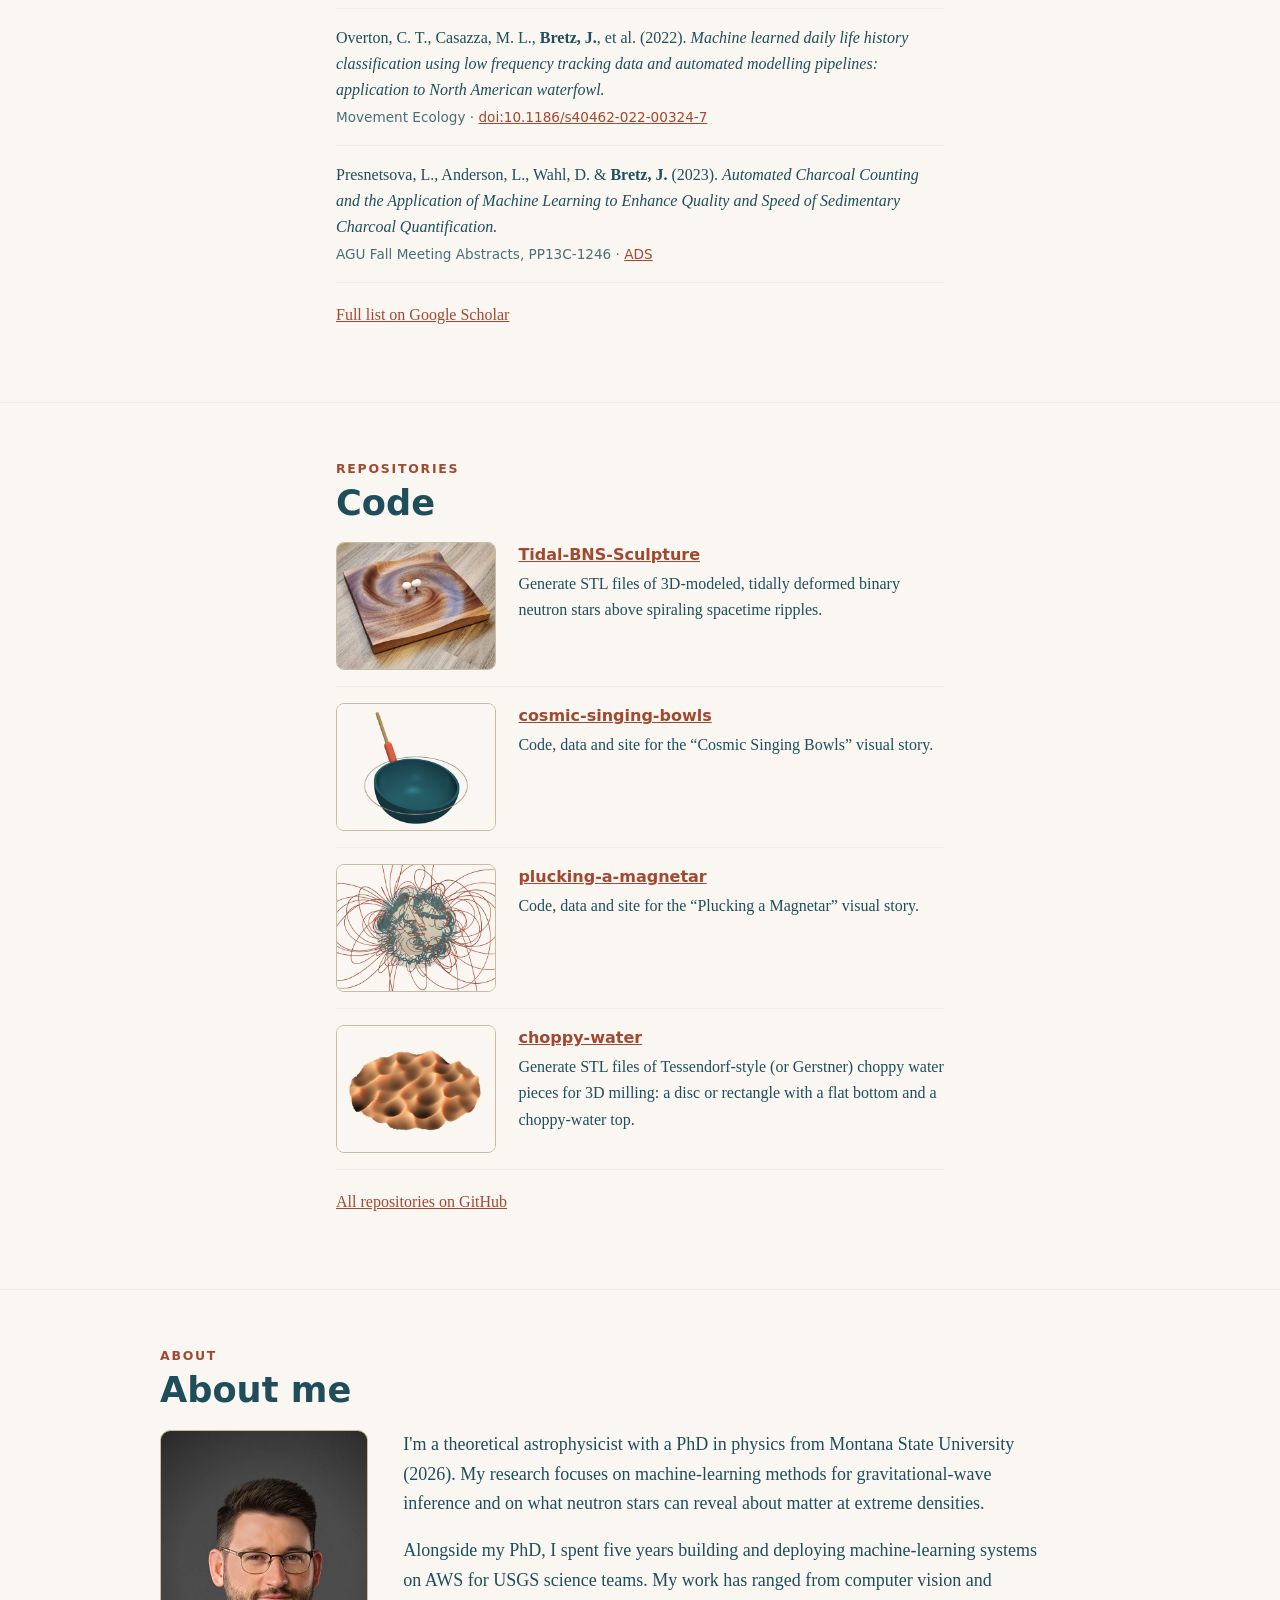
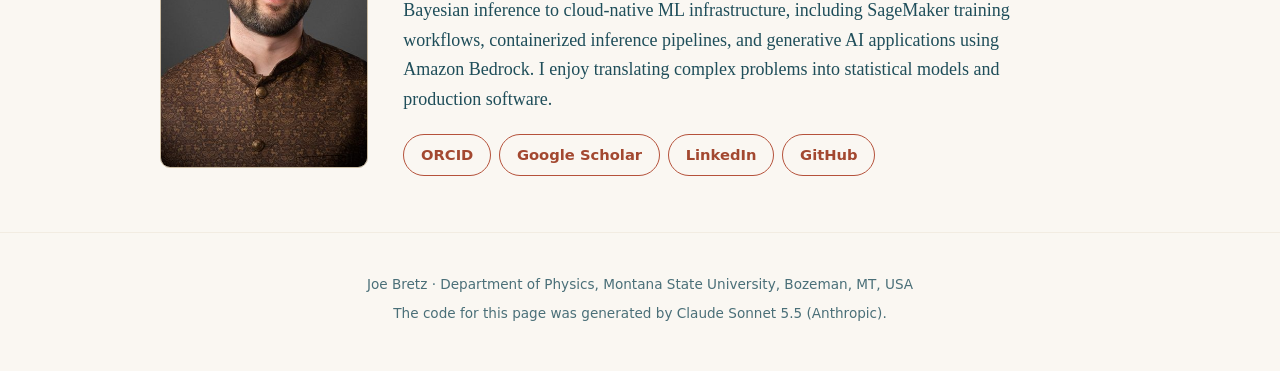
==== commit 9da75b65: "Add plucking-a-magnetar story to page: modify index.html, add repo and thumbnail assets" ====
--- a/index.html
+++ b/index.html
@@ -48,6 +48,7 @@
         <p class="intro">Scroll-driven, interactive retellings of my papers, written for curious readers.</p>
         <div class="stories">
           <!-- Story card: copy this whole <article> to add a story (see README.md) -->
+          <!-- Cosmic Singing Bowls -->
           <article class="card story">
             <a class="thumb" href="/cosmic-singing-bowls/">
               <img src="assets/thumbnails/cosmic-singing-bowls.png" width="1600" height="720"
@@ -65,6 +66,24 @@
               </div>
             </div>
           </article>
+          <!-- Plucking a Magnetar -->
+          <article class="card story">
+            <a class="thumb" href="/plucking-a-magnetar/">
+              <img src="assets/thumbnails/plucking-a-magnetar.png" width="1600" height="720"
+                  alt="Twisted magnetic field lines coiled just below a magnetar's surface, joining smooth loops outside" loading="lazy">
+            </a>
+            <div class="body">
+              <div class="kicker">Magnetars &middot; Giant flares</div>
+              <h3><a href="/plucking-a-magnetar/">Plucking a Magnetar</a></h3>
+              <p>A magnetar hums like a set of plucked strings. Its tones reveal where the energy of a giant flare began.</p>
+              <p class="meta">About a 10-minute read &middot; 3 interactive widgets &middot; 7 animations</p>
+              <div class="actions">
+                <a class="btn" href="/plucking-a-magnetar/">Read the story</a>
+                <a class="btn ghost" href="https://arxiv.org/abs/2206.09544" rel="noopener">Paper</a>
+                <a class="btn ghost" href="https://github.com/AstroJoeBretz/plucking-a-magnetar" rel="noopener">Code</a>
+              </div>
+            </div>
+          </article>
         </div>
       </div>
     </section>
@@ -110,6 +129,17 @@
         <h2 id="code-h">Code</h2>
         <ul class="repos">
           <!-- Repo row: copy this whole <li> to add a repo (480x384 image in assets/repos/) -->
+          <!-- Tidal-BNS-Sculpture -->
+          <li>
+            <a class="repo-thumb" href="https://github.com/AstroJoeBretz/Tidal-BNS-Sculpture" rel="noopener" tabindex="-1" aria-hidden="true">
+              <img src="assets/repos/tidal-bns-sculpture.jpg" width="480" height="384" alt="A walnut sculpture with a spiral of spacetime ripples around two white neutron stars" loading="lazy">
+            </a>
+            <div class="repo-text">
+              <a href="https://github.com/AstroJoeBretz/Tidal-BNS-Sculpture" rel="noopener">Tidal-BNS-Sculpture</a>
+              <p>Generate STL files of 3D-modeled, tidally deformed binary neutron stars above spiraling spacetime ripples.</p>
+            </div>
+          </li>
+          <!-- cosmic-singing-bowls -->
           <li>
             <a class="repo-thumb" href="https://github.com/AstroJoeBretz/cosmic-singing-bowls" rel="noopener" tabindex="-1" aria-hidden="true">
               <img src="assets/repos/cosmic-singing-bowls.jpg" width="480" height="384" alt="A singing bowl and mallet from the Cosmic Singing Bowls story" loading="lazy">
@@ -119,15 +149,17 @@
               <p>Code, data and site for the &ldquo;Cosmic Singing Bowls&rdquo; visual story.</p>
             </div>
           </li>
-          <li>
-            <a class="repo-thumb" href="https://github.com/AstroJoeBretz/Tidal-BNS-Sculpture" rel="noopener" tabindex="-1" aria-hidden="true">
-              <img src="assets/repos/tidal-bns-sculpture.jpg" width="480" height="384" alt="A walnut sculpture with a spiral of spacetime ripples around two white neutron stars" loading="lazy">
-            </a>
-            <div class="repo-text">
-              <a href="https://github.com/AstroJoeBretz/Tidal-BNS-Sculpture" rel="noopener">Tidal-BNS-Sculpture</a>
-              <p>Generate STL files of 3D-modeled, tidally deformed binary neutron stars above spiraling spacetime ripples.</p>
-            </div>
-          </li>
+          <!-- plucking-a-magnetar -->
+          <li>
+            <a class="repo-thumb" href="https://github.com/AstroJoeBretz/plucking-a-magnetar" rel="noopener" tabindex="-1" aria-hidden="true">
+              <img src="assets/repos/plucking-a-magnetar.jpg" width="480" height="384" alt="Twisted magnetic field lines coiled below a magnetar's surface" loading="lazy">
+            </a>
+            <div class="repo-text">
+              <a href="https://github.com/AstroJoeBretz/plucking-a-magnetar" rel="noopener">plucking-a-magnetar</a>
+              <p>Code, data and site for the &ldquo;Plucking a Magnetar&rdquo; visual story.</p>
+            </div>
+          </li>
+          <!-- choppy-water -->
           <li>
             <a class="repo-thumb" href="https://github.com/AstroJoeBretz/choppy-water" rel="noopener" tabindex="-1" aria-hidden="true">
               <img src="assets/repos/choppy-water.jpg" width="480" height="384" alt="A 3D render of a disc with a choppy-water surface" loading="lazy">
